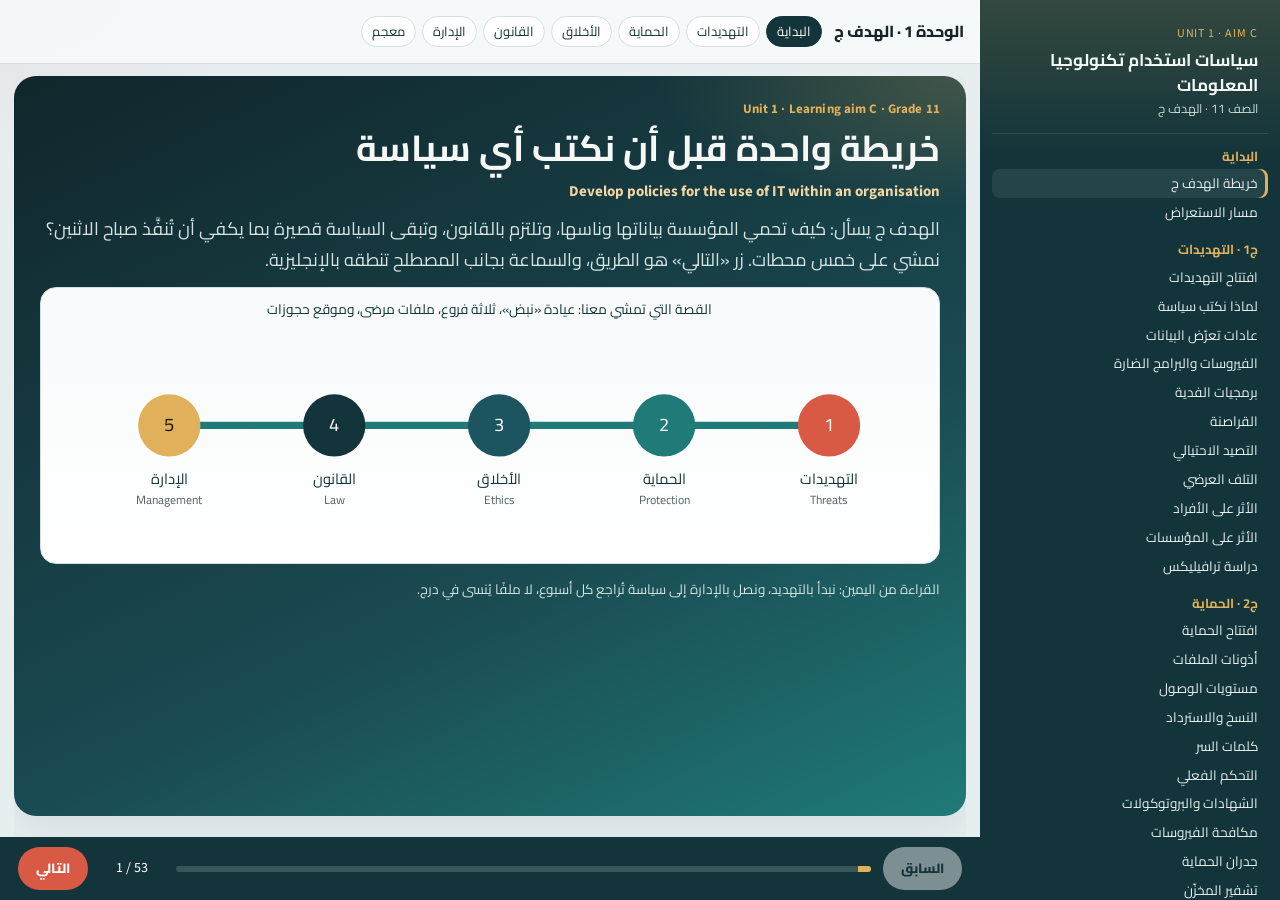
==== index.html @ 705d51c0 "Add the Unit 1 Aim C classroom presentation so the policy lesson can be taught slide by slide." ====
<!DOCTYPE html>
<html lang="ar" dir="rtl">
<head>
  <meta charset="UTF-8">
  <meta name="viewport" content="width=device-width, initial-scale=1">
  <title>الهدف ج | سياسات استخدام تكنولوجيا المعلومات</title>
  <link rel="preconnect" href="https://fonts.googleapis.com">
  <link rel="preconnect" href="https://fonts.gstatic.com" crossorigin>
  <link href="https://fonts.googleapis.com/css2?family=Cairo:wght@400;600;700;800&family=Source+Sans+3:wght@500;600;700&display=swap" rel="stylesheet">
  <link rel="stylesheet" href="styles.css">
</head>
<body data-page="home" data-next="c1.html">
<div class="app">
  <aside class="side" id="side"></aside>
  <div class="main">
    <header class="bar">
      <button class="menu-btn" id="btnMenu" type="button">الأقسام</button>
      <a href="index.html">الوحدة 1 · الهدف ج</a>
      <nav class="quick">
        <a href="index.html" aria-current="page">البداية</a>
        <a href="c1.html">التهديدات</a>
        <a href="c2.html">الحماية</a>
        <a href="c3.html">الأخلاق</a>
        <a href="c4.html">القانون</a>
        <a href="c5.html">الإدارة</a>
        <a href="glossary.html">معجم</a>
      </nav>
    </header>
    <div class="deck">

      <section class="slide hero" id="home">
        <p class="kicker">Unit 1 · Learning aim C · Grade 11</p>
        <h1>خريطة واحدة قبل أن نكتب أي سياسة</h1>
        <p class="en-title">Develop policies for the use of IT within an organisation</p>
        <p class="lead">الهدف ج يسأل: كيف تحمي المؤسسة بياناتها وناسها، وتلتزم بالقانون، وتبقى السياسة قصيرة بما يكفي أن تُنفَّذ صباح الاثنين؟ نمشي على خمس محطات. زر «التالي» هو الطريق، والسماعة بجانب المصطلح تنطقه بالإنجليزية.</p>
        <svg class="diagram" viewBox="0 0 980 300" role="img" aria-label="مسار من خمس محطات: التهديدات ثم الحماية ثم الأخلاق ثم القانون ثم الإدارة">
          <path d="M860 150 H130" fill="none" stroke="#1f7a78" stroke-width="8" stroke-linecap="round"/>
          <polygon points="118,150 142,138 142,162" fill="#d85a45"/>
          <g>
            <circle cx="860" cy="150" r="34" fill="#d85a45"/>
            <text x="860" y="156" text-anchor="middle" fill="#fff" font-size="20">1</text>
            <text x="860" y="214" text-anchor="middle" fill="#12343a" font-size="16">التهديدات</text>
            <text class="ltr" x="860" y="236" text-anchor="middle" fill="#52636c" font-size="13">Threats</text>
          </g>
          <g>
            <circle cx="680" cy="150" r="34" fill="#1f7a78"/>
            <text x="680" y="156" text-anchor="middle" fill="#fff" font-size="20">2</text>
            <text x="680" y="214" text-anchor="middle" fill="#12343a" font-size="16">الحماية</text>
            <text class="ltr" x="680" y="236" text-anchor="middle" fill="#52636c" font-size="13">Protection</text>
          </g>
          <g>
            <circle cx="500" cy="150" r="34" fill="#1c5460"/>
            <text x="500" y="156" text-anchor="middle" fill="#fff" font-size="20">3</text>
            <text x="500" y="214" text-anchor="middle" fill="#12343a" font-size="16">الأخلاق</text>
            <text class="ltr" x="500" y="236" text-anchor="middle" fill="#52636c" font-size="13">Ethics</text>
          </g>
          <g>
            <circle cx="320" cy="150" r="34" fill="#12343a"/>
            <text x="320" y="156" text-anchor="middle" fill="#fff" font-size="20">4</text>
            <text x="320" y="214" text-anchor="middle" fill="#12343a" font-size="16">القانون</text>
            <text class="ltr" x="320" y="236" text-anchor="middle" fill="#52636c" font-size="13">Law</text>
          </g>
          <g>
            <circle cx="140" cy="150" r="34" fill="#e0b15a"/>
            <text x="140" y="156" text-anchor="middle" fill="#1d160c" font-size="20">5</text>
            <text x="140" y="214" text-anchor="middle" fill="#12343a" font-size="16">الإدارة</text>
            <text class="ltr" x="140" y="236" text-anchor="middle" fill="#52636c" font-size="13">Management</text>
          </g>
          <text x="490" y="28" text-anchor="middle" fill="#12343a" font-size="15">القصة التي تمشي معنا: عيادة «نبض»، ثلاثة فروع، ملفات مرضى، وموقع حجوزات</text>
        </svg>
        <p class="cap" style="color:#d5e4e2">القراءة من اليمين: نبدأ بالتهديد، ونصل بالإدارة إلى سياسة تُراجع كل أسبوع، لا ملفًا يُنسى في درج.</p>
      </section>

      <section class="slide" id="route">
        <p class="kicker">Route · Learning aim C</p>
        <h2>من الخريطة إلى آخر زر</h2>
        <p class="en-title">What we will walk through, in this order</p>
        <p class="lead">في كل محطة السؤال واحد: ماذا يحدث لبيانات عيادة نبض، ومن يتأذى، وأي إجراء أو قانون يرد؟ اضغط «التالي» لتمشي بالترتيب، أو افتح محطة من البطاقات إن أردت القفز.</p>
        <div class="checks">
          <article class="card check">
            <h3><bdi class="ltr">1 · Threats</bdi></h3>
            <a href="c1.html#why-policy">لماذا تُكتب السياسة والإجراء</a>
            <a href="c1.html#habits">ست عادات بشرية شائعة</a>
            <a href="c1.html#malware">فيروس، فدية، قرصان، تصيد، تلف عرضي</a>
            <a href="c1.html#people">الأثر على الفرد ثم على المؤسسة</a>
            <a href="c1.html#travelex">ترافيليكس: من المعاملة إلى القلم والورقة</a>
          </article>
          <article class="card check">
            <h3><bdi class="ltr">2 · Protection</bdi></h3>
            <a href="c2.html#permissions">أذونات، مستويات وصول، نسخ، كلمات سر</a>
            <a href="c2.html#physical">قفل الجهاز والشهادات وبروتوكولات الأمان</a>
            <a href="c2.html#antivirus">مكافحة الفيروسات وجدار الحماية</a>
            <a href="c2.html#encrypt-store">تشفير المخزّن والمُرسَل</a>
            <a href="c2.html#protect-choice">أي تهديد يقابله أي إجراء</a>
          </article>
          <article class="card check">
            <h3><bdi class="ltr">3 · Ethics and law</bdi></h3>
            <a href="c3.html#privacy">خصوصية، بيئة، فجوة، آداب، قبعات</a>
            <a href="c4.html#cma">إساءة استخدام الحاسوب وحقوق النشر</a>
            <a href="c4.html#gdpr">حماية البيانات وحقوق المستهلك</a>
            <a href="c4.html#local">قانون البلد لا قانون الكتاب وحده</a>
            <a href="c5.html#policy-map">قواعد المهنة وإدارة المؤسسة</a>
          </article>
        </div>
        <div class="grid-3">
          <article class="story">
            <span class="tag">كيف نستخدم العرض</span>
            <p>السماعة دائرة خضراء. المصطلح الإنجليزي داخلها أبيض. اضغطها مرة أثناء الشرح، ثم أكمل بالعربية.</p>
          </article>
          <article class="lab">
            <span class="tag">لوحة المفاتيح</span>
            <p>السهم الأيسر أو الأسفل = التالي. السهم الأيمن أو الأعلى = السابق. هذا يناسب جهاز العرض.</p>
          </article>
          <article class="think">
            <span class="tag">آخر المسار</span>
            <p>تمرين سيرينا يدرّب أفعال المواصفة: صف، حلل، برر، ناقش، احسب، قيّم. المعجم بعده للنطق.</p>
          </article>
        </div>
      </section>

    </div>
  </div>
</div>
<div class="toast" id="toast" role="status"></div>
<script src="app.js"></script>
</body>
</html>
---- styles.css ----
:root {
  --bg: #e7eef0;
  --ink: #17242c;
  --muted: #52636c;
  --ink-soft: #243843;
  --pine: #12343a;
  --pine-2: #1c5460;
  --sea: #1f7a78;
  --sea-soft: #e5f4f2;
  --coral: #d85a45;
  --coral-deep: #9d3b2c;
  --coral-soft: #fdecea;
  --sand: #f4efe4;
  --gold: #e0b15a;
  --line: #d5e0e4;
  --card: #fbfcfd;
  --shadow: 0 16px 36px rgba(18, 52, 58, 0.08);
  --side: 300px;
  --bar: 64px;
  --font: "Cairo", "Segoe UI", Tahoma, sans-serif;
  --en: "Source Sans 3", "Segoe UI", sans-serif;
}

* { box-sizing: border-box; }
html { height: 100%; scroll-behavior: smooth; }
body {
  margin: 0;
  height: 100%;
  overflow: hidden;
  color: var(--ink);
  font-family: var(--font);
  background:
    radial-gradient(820px 380px at 100% -12%, rgba(31, 122, 120, 0.16), transparent 55%),
    radial-gradient(640px 320px at 0% 0%, rgba(216, 90, 69, 0.08), transparent 50%),
    var(--bg);
  line-height: 1.7;
}
img, svg { max-width: 100%; }
button, input { font-family: inherit; }
a { color: var(--sea); }
:focus-visible { outline: 3px solid var(--sea); outline-offset: 2px; }
.en, .term .en, bdi, .ltr { font-family: var(--en); direction: ltr; unicode-bidi: isolate; }

.app { min-height: 100vh; }
.side {
  position: fixed;
  inset: 0 0 0 auto;
  width: var(--side);
  background:
    linear-gradient(180deg, rgba(224, 177, 90, 0.16), transparent 160px),
    var(--pine);
  color: #f3f7f6;
  overflow: auto;
  z-index: 20;
  padding: 16px 12px 28px;
}
.brand-block { padding: 8px 10px 14px; border-bottom: 1px solid rgba(255,255,255,0.1); margin-bottom: 8px; }
.brand-block a { color: inherit; text-decoration: none; }
.brand-k { color: var(--gold); font-family: var(--en); font-size: 12px; letter-spacing: 0.08em; }
.brand-block strong { display: block; font-size: 17px; line-height: 1.45; margin-top: 4px; }
.brand-block span { display: block; color: #c9d8d6; font-size: 12.5px; }
.side h2 {
  margin: 14px 10px 4px;
  font-size: 13px;
  color: var(--gold);
  font-weight: 700;
}
.side a.item {
  display: block;
  color: #e7f1f0;
  text-decoration: none;
  padding: 5px 10px;
  border-radius: 8px;
  font-size: 13.5px;
  line-height: 1.4;
}
.side a.item:hover, .side a.item.active { background: rgba(255,255,255,0.08); }
.side a.item.active { box-shadow: inset -3px 0 0 var(--gold); }

.main {
  margin-right: var(--side);
  height: 100vh;
  display: flex;
  flex-direction: column;
}
.bar {
  flex: none;
  z-index: 15;
  min-height: var(--bar);
  display: flex;
  align-items: center;
  gap: 12px;
  padding: 8px 16px;
  background: rgba(247, 250, 250, 0.94);
  border-bottom: 1px solid var(--line);
}
.bar > a { text-decoration: none; color: inherit; font-weight: 800; white-space: nowrap; }
.quick { display: flex; gap: 6px; flex-wrap: wrap; }
.quick a {
  text-decoration: none;
  color: var(--pine);
  background: #fff;
  border: 1px solid var(--line);
  border-radius: 999px;
  padding: 3px 10px;
  font-size: 13px;
}
.quick a[aria-current="page"] { background: var(--pine); color: #fff; border-color: var(--pine); }
.menu-btn { display: none; background: var(--pine); color: #fff; border: 0; border-radius: 999px; padding: 7px 12px; cursor: pointer; }

.deck {
  flex: 1;
  min-height: 0;
  width: min(1100px, calc(100% - 28px));
  margin: 12px auto 0;
  padding-bottom: 84px;
  overflow: hidden;
}
.slide {
  display: none;
  height: 100%;
  overflow: auto;
  background: var(--card);
  border: 1px solid var(--line);
  border-radius: 22px;
  padding: 22px 26px 18px;
  box-shadow: var(--shadow);
}
.slide.on { display: block; }
.slide.hero {
  background:
    radial-gradient(520px 220px at 100% 0%, rgba(224, 177, 90, 0.22), transparent 60%),
    linear-gradient(155deg, #10262b 0%, #1a4a52 62%, #1f7a78 100%);
  color: #f6f8f6;
  border: 0;
}
.slide.hero .lead, .slide.hero .muted { color: #d5e4e2; }
.slide.hero .card, .slide.hero .story, .slide.hero .def { color: var(--ink); }

.kicker {
  margin: 0 0 4px;
  color: var(--coral-deep);
  font-weight: 700;
  font-size: 13px;
  font-family: var(--en);
  letter-spacing: 0.01em;
}
.hero .kicker { color: var(--gold); }
.en-title {
  margin: -2px 0 10px;
  color: var(--pine-2);
  font-family: var(--en);
  font-weight: 700;
  font-size: 15px;
  direction: ltr;
  text-align: right;
}
.hero .en-title { color: #f0d7a4; }
h1, h2, h3 { line-height: 1.35; margin: 0 0 8px; }
h1 { font-size: 36px; }
h2 { font-size: 28px; }
h3 { font-size: 17px; }
.lead { font-size: 18px; margin: 0 0 12px; }
.muted { color: var(--muted); }
p { margin: 0 0 8px; }

.grid-2, .grid-3, .grid-4 { display: grid; gap: 12px; margin: 12px 0; }
.grid-2 { grid-template-columns: 1.12fr 0.88fr; }
.grid-3 { grid-template-columns: repeat(3, 1fr); }
.grid-4 { grid-template-columns: repeat(4, 1fr); }
.card, .impact, .story, .lab, .think, .def {
  border: 1px solid var(--line);
  border-radius: 16px;
  padding: 12px 14px;
  background: #fff;
}
.card h3, .impact h3, .story h3, .lab h3, .think h3 { font-size: 16px; }
.card ul, .impact ul, .story ul, .lab ul, .def ul { margin: 6px 0 0; padding: 0 18px 0 0; }
.card li + li, .impact li + li, .def li + li { margin-top: 4px; }
.impact.good { background: var(--sea-soft); border-color: #b7ddd6; }
.impact.risk { background: var(--coral-soft); border-color: #f3cfc8; }
.story { background: var(--sand); border-color: #eadcc4; }
.lab { background: #eef5f8; border-color: #d3e3ea; }
.think { background: #f6f3fb; border-color: #ddd4ef; }
.def { background: #f7faf8; }
.tag {
  display: inline-block;
  font-size: 12px;
  font-weight: 700;
  color: var(--coral-deep);
  background: #f8e4df;
  border-radius: 999px;
  padding: 2px 8px;
  margin-bottom: 6px;
}
.story .tag { background: #f0e2c8; color: #7a4e12; }
.lab .tag { background: #d9ebf3; color: #184e62; }
.think .tag { background: #e6def6; color: #4c3d72; }

.term {
  display: inline-flex;
  align-items: center;
  gap: 6px;
  flex-wrap: wrap;
  background: #f3f6f6;
  border: 1px solid #d5e2e0;
  border-radius: 999px;
  padding: 2px 8px 2px 4px;
  margin: 2px;
  vertical-align: middle;
}
.hero .term { background: rgba(255,255,255,0.1); border-color: rgba(255,255,255,0.18); color: #fff; }
.term .ar { font-weight: 700; }
.term .en {
  font-weight: 700;
  font-size: 13px;
  background: var(--pine);
  color: #fff;
  border-radius: 999px;
  padding: 1px 7px;
}
.hero .term .en { background: var(--gold); color: #1d160c; }
.say {
  width: 28px;
  height: 28px;
  border-radius: 50%;
  border: 0;
  background: var(--sea);
  color: #fff;
  display: inline-grid;
  place-items: center;
  cursor: pointer;
  padding: 0;
}
.say svg { width: 15px; height: 15px; display: block; }
.say.on { background: var(--coral); }
@media (prefers-reduced-motion: reduce) {
  html { scroll-behavior: auto; }
}

.table-wrap { overflow-x: auto; margin: 10px 0; }
table { width: 100%; border-collapse: collapse; font-size: 14.5px; background: #fff; }
th, td { border: 1px solid var(--line); padding: 8px 10px; text-align: right; vertical-align: top; }
th { background: var(--pine); color: #fff; font-weight: 700; }
tr:nth-child(even) td { background: #f6fafa; }

.diagram {
  width: 100%;
  height: auto;
  background: linear-gradient(180deg, #f7fbfb, #fff);
  border: 1px solid var(--line);
  border-radius: 16px;
}
.diagram text {
  font-family: "Cairo", "Segoe UI", Tahoma, sans-serif;
  direction: rtl;
  unicode-bidi: plaintext;
}
.diagram text.ltr { direction: ltr; unicode-bidi: isolate; }
.cap { margin: 6px 0 0; color: var(--muted); font-size: 13.5px; }

.steps { counter-reset: step; padding: 0; margin: 8px 0 0; list-style: none; }
.steps li {
  counter-increment: step;
  background: #fff;
  border: 1px solid var(--line);
  border-radius: 12px;
  padding: 8px 44px 8px 12px;
  margin: 0 0 8px;
  position: relative;
}
.steps li::before {
  content: counter(step);
  position: absolute;
  right: 10px;
  top: 8px;
  width: 26px;
  height: 26px;
  border-radius: 50%;
  background: var(--pine);
  color: #fff;
  display: grid;
  place-items: center;
  font-size: 13px;
}

.mail {
  background: #fff;
  border: 1px solid var(--line);
  border-radius: 16px;
  overflow: hidden;
}
.mail header {
  background: #f6f8f8;
  padding: 10px 12px;
  border-bottom: 1px solid var(--line);
  font-size: 14px;
}
.mail .body { padding: 12px; font-size: 14.5px; }
.flag {
  display: inline-block;
  background: var(--coral-soft);
  color: var(--coral-deep);
  border-radius: 8px;
  padding: 0 6px;
  font-weight: 700;
  font-size: 12px;
}

.picks, .match { display: flex; flex-wrap: wrap; gap: 8px; margin: 8px 0; }
.picks button, .match button, .reveal-btn {
  border: 1px solid #c9ddd9;
  background: #eef7f6;
  color: #14484a;
  border-radius: 12px;
  padding: 8px 12px;
  font-weight: 700;
  cursor: pointer;
  text-align: right;
}
.picks button.on, .match button.on { background: var(--pine); color: #fff; border-color: var(--pine); }
.pick-note, .match-note, .reveal {
  margin-top: 8px;
  padding: 10px 12px;
  border-radius: 12px;
  background: var(--sea-soft);
  border: 1px solid #b7ddd6;
}
.reveal p, .pick-note, .match-note { margin: 0; }

.flow { display: grid; grid-template-columns: repeat(6, 1fr); gap: 8px; margin-top: 8px; }
.flow div {
  background: #fff;
  border: 1px solid var(--line);
  border-radius: 14px;
  padding: 10px;
  min-height: 108px;
}
.flow strong { display: block; color: var(--pine); margin-bottom: 4px; }
.flow span {
  display: inline-grid;
  place-items: center;
  width: 24px;
  height: 24px;
  border-radius: 50%;
  background: var(--coral);
  color: #fff;
  font-size: 13px;
  margin-bottom: 4px;
}

.statrow { display: grid; grid-template-columns: repeat(3, 1fr); gap: 10px; }
.stat {
  background: #fff;
  border: 1px solid var(--line);
  border-radius: 16px;
  padding: 12px;
}
.stat b { display: block; font-size: 22px; color: var(--pine); line-height: 1.2; }

.meter { height: 10px; border-radius: 99px; background: #e6eeed; overflow: hidden; margin: 6px 0; }
.meter span { display: block; height: 100%; }
.meter .low { width: 28%; background: var(--coral); }
.meter .mid { width: 55%; background: var(--gold); }
.meter .high { width: 92%; background: var(--sea); }

.checks { display: grid; grid-template-columns: repeat(3, 1fr); gap: 12px; }
.check a { display: block; color: inherit; text-decoration: none; padding: 3px 0; }
.check a:hover { color: var(--sea); }

.principles { display: grid; grid-template-columns: repeat(4, 1fr); gap: 8px; }
.principles article {
  background: #fff;
  border: 1px solid var(--line);
  border-radius: 14px;
  padding: 10px;
  min-height: 92px;
}
.principles strong { display: block; color: var(--pine); }

.glossary-tools input {
  width: 100%;
  border: 1px solid var(--line);
  border-radius: 12px;
  padding: 10px 12px;
  font-size: 16px;
  margin: 8px 0 12px;
}
.gloss { display: grid; grid-template-columns: 1fr 1fr; gap: 10px; }
.gloss article {
  background: #fff;
  border: 1px solid var(--line);
  border-radius: 14px;
  padding: 12px;
}

.toast {
  display: none;
  position: fixed;
  bottom: 78px;
  left: 18px;
  background: var(--pine);
  color: #fff;
  padding: 10px 14px;
  border-radius: 12px;
  z-index: 40;
  max-width: 320px;
}

.deck-bar {
  position: fixed;
  z-index: 25;
  left: 0;
  right: var(--side);
  bottom: 0;
  display: flex;
  align-items: center;
  gap: 12px;
  padding: 10px 18px;
  background: #12343a;
  color: #fff;
}
.deck-bar button {
  font-family: inherit;
  font-weight: 800;
  border: 0;
  border-radius: 999px;
  padding: 9px 18px;
  cursor: pointer;
  background: #fff;
  color: var(--pine);
}
.deck-bar button.go { background: var(--coral); color: #fff; }
.deck-bar button:disabled { opacity: 0.45; cursor: default; }
.deck-bar .count { min-width: 4.6em; text-align: center; font-size: 14px; font-family: var(--en); direction: ltr; unicode-bidi: isolate; }
.deck-bar .track { flex: 1; height: 6px; border-radius: 99px; background: rgba(255,255,255,0.16); overflow: hidden; }
.deck-bar .track span { display: block; height: 100%; width: 0; background: var(--gold); }

@media (max-width: 980px) {
  .side { transform: translateX(105%); transition: transform 0.2s ease; }
  body.nav-open .side { transform: none; }
  .main { margin-right: 0; }
  .deck-bar { right: 0; }
  .menu-btn { display: inline-grid; place-items: center; }
  .grid-2, .grid-3, .grid-4, .checks, .gloss, .flow, .principles, .statrow { grid-template-columns: 1fr; }
  h1 { font-size: 30px; }
  .flow div { min-height: 0; }
}
@media print {
  .side, .bar, .say, .toast, .menu-btn, .deck-bar { display: none !important; }
  body { overflow: auto; height: auto; background: #fff; }
  .main { margin: 0; height: auto; display: block; }
  .deck { overflow: visible; height: auto; width: auto; padding: 0; }
  .slide, .slide.on { display: block !important; height: auto; overflow: visible; box-shadow: none; margin: 0 0 12px; }
}
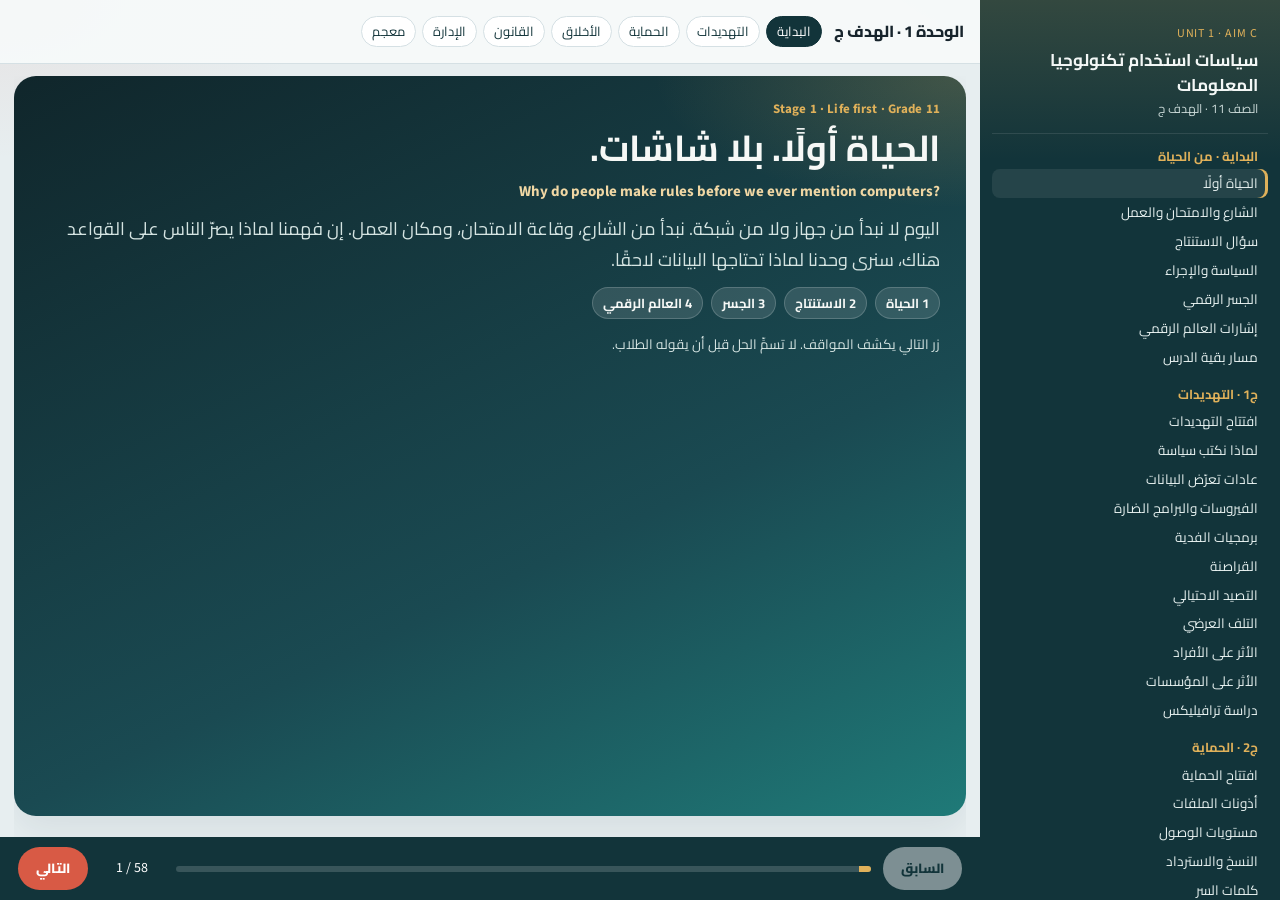
==== commit 9e72dbcf: "Open the lesson from everyday rules so students deduce why IT policies exist." ====
--- a/index.html
+++ b/index.html
@@ -29,53 +29,174 @@
     <div class="deck">
 
       <section class="slide hero" id="home">
-        <p class="kicker">Unit 1 · Learning aim C · Grade 11</p>
-        <h1>خريطة واحدة قبل أن نكتب أي سياسة</h1>
-        <p class="en-title">Develop policies for the use of IT within an organisation</p>
-        <p class="lead">الهدف ج يسأل: كيف تحمي المؤسسة بياناتها وناسها، وتلتزم بالقانون، وتبقى السياسة قصيرة بما يكفي أن تُنفَّذ صباح الاثنين؟ نمشي على خمس محطات. زر «التالي» هو الطريق، والسماعة بجانب المصطلح تنطقه بالإنجليزية.</p>
-        <svg class="diagram" viewBox="0 0 980 300" role="img" aria-label="مسار من خمس محطات: التهديدات ثم الحماية ثم الأخلاق ثم القانون ثم الإدارة">
-          <path d="M860 150 H130" fill="none" stroke="#1f7a78" stroke-width="8" stroke-linecap="round"/>
-          <polygon points="118,150 142,138 142,162" fill="#d85a45"/>
-          <g>
-            <circle cx="860" cy="150" r="34" fill="#d85a45"/>
-            <text x="860" y="156" text-anchor="middle" fill="#fff" font-size="20">1</text>
-            <text x="860" y="214" text-anchor="middle" fill="#12343a" font-size="16">التهديدات</text>
-            <text class="ltr" x="860" y="236" text-anchor="middle" fill="#52636c" font-size="13">Threats</text>
-          </g>
-          <g>
-            <circle cx="680" cy="150" r="34" fill="#1f7a78"/>
-            <text x="680" y="156" text-anchor="middle" fill="#fff" font-size="20">2</text>
-            <text x="680" y="214" text-anchor="middle" fill="#12343a" font-size="16">الحماية</text>
-            <text class="ltr" x="680" y="236" text-anchor="middle" fill="#52636c" font-size="13">Protection</text>
-          </g>
-          <g>
-            <circle cx="500" cy="150" r="34" fill="#1c5460"/>
-            <text x="500" y="156" text-anchor="middle" fill="#fff" font-size="20">3</text>
-            <text x="500" y="214" text-anchor="middle" fill="#12343a" font-size="16">الأخلاق</text>
-            <text class="ltr" x="500" y="236" text-anchor="middle" fill="#52636c" font-size="13">Ethics</text>
-          </g>
-          <g>
-            <circle cx="320" cy="150" r="34" fill="#12343a"/>
-            <text x="320" y="156" text-anchor="middle" fill="#fff" font-size="20">4</text>
-            <text x="320" y="214" text-anchor="middle" fill="#12343a" font-size="16">القانون</text>
-            <text class="ltr" x="320" y="236" text-anchor="middle" fill="#52636c" font-size="13">Law</text>
-          </g>
-          <g>
-            <circle cx="140" cy="150" r="34" fill="#e0b15a"/>
-            <text x="140" y="156" text-anchor="middle" fill="#1d160c" font-size="20">5</text>
-            <text x="140" y="214" text-anchor="middle" fill="#12343a" font-size="16">الإدارة</text>
-            <text class="ltr" x="140" y="236" text-anchor="middle" fill="#52636c" font-size="13">Management</text>
-          </g>
-          <text x="490" y="28" text-anchor="middle" fill="#12343a" font-size="15">القصة التي تمشي معنا: عيادة «نبض»، ثلاثة فروع، ملفات مرضى، وموقع حجوزات</text>
-        </svg>
-        <p class="cap" style="color:#d5e4e2">القراءة من اليمين: نبدأ بالتهديد، ونصل بالإدارة إلى سياسة تُراجع كل أسبوع، لا ملفًا يُنسى في درج.</p>
+        <p class="kicker">Stage 1 · Life first · Grade 11</p>
+        <h1>الحياة أولًا. بلا شاشات.</h1>
+        <p class="en-title">Why do people make rules before we ever mention computers?</p>
+        <p class="lead">اليوم لا نبدأ من جهاز ولا من شبكة. نبدأ من الشارع، وقاعة الامتحان، ومكان العمل. إن فهمنا لماذا يصرّ الناس على القواعد هناك، سنرى وحدنا لماذا تحتاجها البيانات لاحقًا.</p>
+        <div class="stages">
+          <span>1 الحياة</span>
+          <span>2 الاستنتاج</span>
+          <span>3 الجسر</span>
+          <span>4 العالم الرقمي</span>
+        </div>
+        <p class="cap" style="color:#d5e4e2">زر التالي يكشف المواقف. لا تسمِّ الحل قبل أن يقوله الطلاب.</p>
+      </section>
+
+      <section class="slide" id="scenes">
+        <p class="kicker">Stage 1 · The real-world mystery</p>
+        <h2>ثلاثة أماكن. ألغِ القاعدة وانظر ماذا يبقى</h2>
+        <p class="en-title">Streets, exams, and work — with the rules removed</p>
+        <div class="grid-3">
+          <article class="scene street">
+            <svg class="art" viewBox="0 0 320 132" role="img" aria-label="تقاطع وإشارته مطفأة وسيارتان تقتربان من النقطة نفسها">
+              <rect width="320" height="132" fill="#f7f3ee"/>
+              <rect x="138" y="0" width="44" height="132" fill="#d9d3c8"/>
+              <rect x="0" y="44" width="320" height="44" fill="#d9d3c8"/>
+              <circle cx="118" cy="28" r="8" fill="#b9b3a8"/>
+              <circle cx="118" cy="48" r="8" fill="#b9b3a8"/>
+              <circle cx="118" cy="68" r="8" fill="#b9b3a8"/>
+              <rect x="36" y="58" width="46" height="22" rx="5" fill="#d85a45"/>
+              <rect x="230" y="52" width="46" height="22" rx="5" fill="#1c5460"/>
+              <path d="M82 69 H150" stroke="#9d3b2c" stroke-width="2"/>
+              <path d="M230 63 H176" stroke="#12343a" stroke-width="2"/>
+              <text x="160" y="118" text-anchor="middle" fill="#9d3b2c" font-size="13">الإشارة مطفأة</text>
+            </svg>
+            <div class="body">
+              <span class="kind life">واقع · شارع</span>
+              <h3>قانون السير والإشارة</h3>
+              <p>ماذا يحدث إن أُلغيت الإشارة وقوانين المرور معًا؟ كل سائق يختار لحظته. التقاطع يمتلئ، والصدمة تصير متوقعة، والطريق الذي خُلق ليوصل الناس يتحول إلى مكان نتوقف فيه.</p>
+            </div>
+          </article>
+          <article class="scene exam">
+            <svg class="art" viewBox="0 0 320 132" role="img" aria-label="مقاعد امتحان وأوراق متشابهة بلا مراقب">
+              <rect width="320" height="132" fill="#eef3f5"/>
+              <rect x="40" y="36" width="70" height="46" rx="6" fill="#fff" stroke="#1c5460"/>
+              <rect x="125" y="36" width="70" height="46" rx="6" fill="#fff" stroke="#1c5460"/>
+              <rect x="210" y="36" width="70" height="46" rx="6" fill="#fff" stroke="#1c5460"/>
+              <path d="M110 58 H125" stroke="#d85a45" stroke-width="2" stroke-dasharray="3 3"/>
+              <path d="M195 58 H210" stroke="#d85a45" stroke-width="2" stroke-dasharray="3 3"/>
+              <text x="160" y="112" text-anchor="middle" fill="#1c5460" font-size="13">بلا مراقب وبلا زمن</text>
+            </svg>
+            <div class="body">
+              <span class="kind life">واقع · مدرسة</span>
+              <h3>قاعة الامتحان</h3>
+              <p>ماذا يحدث إن صارت القاعة بلا قواعد ولا إشراف؟ الغش يسهل، والدرجة لا تميز من ذاكر، والجهد يضيع لأن النتيجة لم تعد تقول الحقيقة.</p>
+            </div>
+          </article>
+          <article class="scene work">
+            <svg class="art" viewBox="0 0 320 132" role="img" aria-label="عقد عمل بجانب أدوات ورشة">
+              <rect width="320" height="132" fill="#f8f4ea"/>
+              <rect x="48" y="28" width="92" height="78" rx="8" fill="#fff" stroke="#c4923a"/>
+              <path d="M64 50 H124 M64 66 H124 M64 82 H104" stroke="#c4923a" stroke-width="2"/>
+              <rect x="170" y="48" width="92" height="28" rx="6" fill="#12343a"/>
+              <text x="216" y="67" text-anchor="middle" fill="#fff" font-size="13">أجر · وقت · أمان</text>
+              <text x="160" y="122" text-anchor="middle" fill="#7a4e12" font-size="13">من يحمي الطرفين؟</text>
+            </svg>
+            <div class="body">
+              <span class="kind life">واقع · عمل</span>
+              <h3>العقد وقانون العمل</h3>
+              <p>لماذا تكتب الشركات عقدًا، ولماذا يوجد قانون للعمل؟ حتى لا يبقى الأجر وعدًا، ولا الساعة بلا حد، ولا الإصابة في الورشة بلا جهة تتحملها.</p>
+            </div>
+          </article>
+        </div>
+      </section>
+
+      <section class="slide" id="deduce">
+        <p class="kicker">Stage 1 · Student deduction</p>
+        <h2>لماذا تصرّ المجتمعات على القواعد في كل مكان؟</h2>
+        <p class="en-title">Let the class say it before the slide does</p>
+        <article class="think">
+          <span class="kind deduce">استنتاج الطلاب</span>
+          <p>الشارع بلا إشارة، والامتحان بلا إشراف، والعمل بلا عقد. ما المشترك الذي تخاف منه هذه الأماكن الثلاثة؟ أعطِ الصف دقيقة قبل أن تفتح الإجابة.</p>
+          <button class="reveal-btn" type="button" data-label="أظهر ما يجمع المواقف">أظهر ما يجمع المواقف</button>
+          <div class="reveal" hidden>
+            <p>القاعدة هنا درع، لا زينة. الناس يضعونها لتحمي، وترتّب، وتجعل الناتج عادلًا، وتمنع أن ينهار المكان حين يتصرف كل شخص وحده. الشارع ينهار بالصدمة، والامتحان ينهار بالكذب، والعمل ينهار إن ضاع الحق.</p>
+          </div>
+        </article>
+      </section>
+
+      <section class="slide" id="concept">
+        <p class="kicker">Stage 2 · Decoding the concept</p>
+        <h2>القاعدة درع: تحمي، ترتّب، وتعدل، وتمنع الانهيار</h2>
+        <p class="en-title">A policy is a shield, and a procedure is how you hold it</p>
+        <div class="shields">
+          <div>حماية</div>
+          <div>تنظيم</div>
+          <div>عدل</div>
+          <div>منع الانهيار</div>
+        </div>
+        <div class="grid-2">
+          <article class="card">
+            <span class="kind deduce">القاعدة</span>
+            <h3><span class="t" data-en="Policy" data-say="Policy">سياسة</span></h3>
+            <p>هي القاعدة والغاية. في الشارع: الأحمر يعني التوقف. في الامتحان: الدرجة تصف عملك أنت. في الورشة: الأجر مقابل عمل معلوم، في ساعات معلومة.</p>
+          </article>
+          <article class="def">
+            <span class="kind deduce">الخطوات</span>
+            <h3><span class="t" data-en="Procedure" data-say="Procedure">إجراء</span></h3>
+            <p>هو التنفيذ خطوة بخطوة. عند الإشارة: خفف، قف عند الخط، انظر، تحرك حين تخضر. في الامتحان: اجلس في مقعدك، أغلق الهاتف، سلّم الورقة عند الزمن. في العمل: وقّع، سجّل الحضور، أبلغ عن الخطر، استلم الأجر في موعده.</p>
+          </article>
+        </div>
+        <p class="cap">سياسة بلا إجراء جملة على الجدار. إجراء بلا سياسة خطوات لا نعرف لماذا نؤديها.</p>
+      </section>
+
+      <section class="slide hero" id="bridge">
+        <p class="kicker">Stage 3 · The bridge</p>
+        <h1>وإن كان المكان جهازًا وبيانات؟</h1>
+        <p class="en-title">The same logic crosses into the digital world</p>
+        <p class="lead">رأينا أن الشارع والمدرسة ومكان العمل لا يعيشون بلا سياسة. السؤال الآن: ماذا عن أجهزتنا، وهواتفنا، وبياناتنا، وشبكات المؤسسة؟</p>
+        <div class="grid-3">
+          <article class="card"><h3>الشارع</h3><p>من يتحرك، ومتى يقف، حتى لا يصطدم أحد.</p></article>
+          <article class="card"><h3>القاعة والورشة</h3><p>من يُحسب عمله، ومن يأخذ حقه، حتى لا تضيع العدالة.</p></article>
+          <article class="card"><h3>الجهاز والشبكة</h3><p>من يدخل، ماذا يرى، وماذا يبقى إن تعطلت الإشارة الرقمية.</p></article>
+        </div>
+        <p class="cap" style="color:#d5e4e2">المنطق لم يتغير. الذي تغير هو مكان الحركة: من التقاطع إلى الملف والحساب.</p>
+      </section>
+
+      <section class="slide" id="digital">
+        <p class="kicker">Stage 4 · IT realities and consequences</p>
+        <h2>إشارات العالم الرقمي حين تنطفئ</h2>
+        <p class="en-title">Digital chaos follows the same pattern as a street without lights</p>
+        <div class="grid-2">
+          <article class="scene street">
+            <div class="body">
+              <span class="kind digital">مثل تقاطع انطفأ</span>
+              <h3>ترافيليكس، رأس سنة 2019</h3>
+              <p>شركة عملات تعمل أنظمتها عبر العالم. بعد الهجوم أُطفئت الأنظمة، ورجع العمل إلى القلم والورق، وأُغلقت المواقع لحماية بيانات العملاء. الإشارة الرقمية انطفأت، فتوقف الطريق.</p>
+            </div>
+          </article>
+          <article class="scene work">
+            <div class="body">
+              <span class="kind digital">مثل طريق أُغلق حتى يُدفع</span>
+              <h3>برمجية الفدية</h3>
+              <p>الملفات تُقفَل ويُطلب مال لفتحها. النسخة التي تعيش على الجهاز نفسه تُقفل معه. هذا انهيار عمل، لا عطل شاشة فقط.</p>
+            </div>
+          </article>
+          <article class="scene exam">
+            <div class="body">
+              <span class="kind digital">مثل باب بلا قفل</span>
+              <h3>كلمة سر ضعيفة، أو جهاز متروك مفتوحًا</h3>
+              <p>كلمة قصيرة أو مشتركة بين الحسابات، وشاشة تبقى على البيانات في الاستراحة. من يمر يأخذ ما كان يجب أن تحميه القاعدة.</p>
+            </div>
+          </article>
+          <article class="def">
+            <span class="kind bridge">الإشارات الرقمية</span>
+            <h3>أدوات الحماية هي قانون السير هنا</h3>
+            <p>جدار الحماية يقرر ماذا يقف وماذا يمر. مكافحة الفيروسات تفحص ما دخل إلى الجهاز. مستويات الوصول تحدد من يحق له السير في هذا المسار. التفاصيل نفتحها بعد هذه الخريطة، بالترتيب.</p>
+          </article>
+        </div>
+        <div class="lights">
+          <article><strong>جدار الحماية</strong>إشارة التقاطع: دخول وخروج.</article>
+          <article><strong>مكافحة الفيروسات</strong>فحص على الطريق قبل أن ينتشر الضرر.</article>
+          <article><strong>مستوى الوصول</strong>من يحمل حق القيادة في هذا الشارع.</article>
+        </div>
       </section>
 
       <section class="slide" id="route">
-        <p class="kicker">Route · Learning aim C</p>
-        <h2>من الخريطة إلى آخر زر</h2>
+        <p class="kicker">After the bridge · Learning aim C</p>
+        <h2>الاستنتاج صار في اليد. هذه تفاصيله</h2>
         <p class="en-title">What we will walk through, in this order</p>
-        <p class="lead">في كل محطة السؤال واحد: ماذا يحدث لبيانات عيادة نبض، ومن يتأذى، وأي إجراء أو قانون يرد؟ اضغط «التالي» لتمشي بالترتيب، أو افتح محطة من البطاقات إن أردت القفز.</p>
+        <p class="lead">الشارع أعطانا معنى السياسة. من هنا نطبّقه على عيادة نبض: ما التهديد، من يتأذى، وأي إجراء أو قانون يرد. التالي يكمل بالترتيب، والبطاقات تقفز إلى محطة.</p>
         <div class="checks">
           <article class="card check">
             <h3><bdi class="ltr">1 · Threats</bdi></h3>
--- a/styles.css
+++ b/styles.css
@@ -193,6 +193,64 @@
   padding: 2px 8px;
   margin-bottom: 6px;
 }
+.stages { display: flex; gap: 8px; flex-wrap: wrap; margin: 8px 0 14px; }
+.stages span {
+  background: rgba(255,255,255,0.12);
+  border: 1px solid rgba(255,255,255,0.18);
+  color: #f6f8f6;
+  border-radius: 999px;
+  padding: 4px 10px;
+  font-size: 13px;
+  font-weight: 700;
+}
+.slide:not(.hero) .stages span {
+  background: #fff;
+  border-color: var(--line);
+  color: var(--pine);
+}
+.scene {
+  background: #fff;
+  border: 1px solid var(--line);
+  border-radius: 18px;
+  overflow: hidden;
+  min-height: 100%;
+}
+.scene .art { display: block; width: 100%; height: 132px; }
+.scene .body { padding: 12px 14px 14px; }
+.scene h3 { margin-top: 4px; }
+.scene.street { border-top: 4px solid #d85a45; }
+.scene.exam { border-top: 4px solid #1c5460; }
+.scene.work { border-top: 4px solid #c4923a; }
+.kind {
+  display: inline-block;
+  font-size: 12px;
+  font-weight: 800;
+  border-radius: 999px;
+  padding: 2px 8px;
+  margin-bottom: 6px;
+}
+.kind.life { background: #f8e4df; color: #9d3b2c; }
+.kind.deduce { background: #e6def6; color: #4c3d72; }
+.kind.bridge { background: #e5f4f2; color: #0f6e6c; }
+.kind.digital { background: #e7eef3; color: #12343a; }
+.shields { display: grid; grid-template-columns: repeat(4, 1fr); gap: 8px; margin: 10px 0; }
+.shields div {
+  background: #fff;
+  border: 1px solid var(--line);
+  border-radius: 14px;
+  padding: 10px;
+  text-align: center;
+  font-weight: 800;
+  color: var(--pine);
+}
+.lights { display: grid; grid-template-columns: repeat(3, 1fr); gap: 10px; }
+.lights article {
+  background: #12343a;
+  color: #f6f8f6;
+  border-radius: 16px;
+  padding: 12px;
+}
+.lights strong { display: block; color: var(--gold); margin-bottom: 4px; }
 .story .tag { background: #f0e2c8; color: #7a4e12; }
 .lab .tag { background: #d9ebf3; color: #184e62; }
 .think .tag { background: #e6def6; color: #4c3d72; }
@@ -442,7 +500,7 @@
   .main { margin-right: 0; }
   .deck-bar { right: 0; }
   .menu-btn { display: inline-grid; place-items: center; }
-  .grid-2, .grid-3, .grid-4, .checks, .gloss, .flow, .principles, .statrow { grid-template-columns: 1fr; }
+  .grid-2, .grid-3, .grid-4, .checks, .gloss, .flow, .principles, .statrow, .shields, .lights { grid-template-columns: 1fr; }
   h1 { font-size: 30px; }
   .flow div { min-height: 0; }
 }
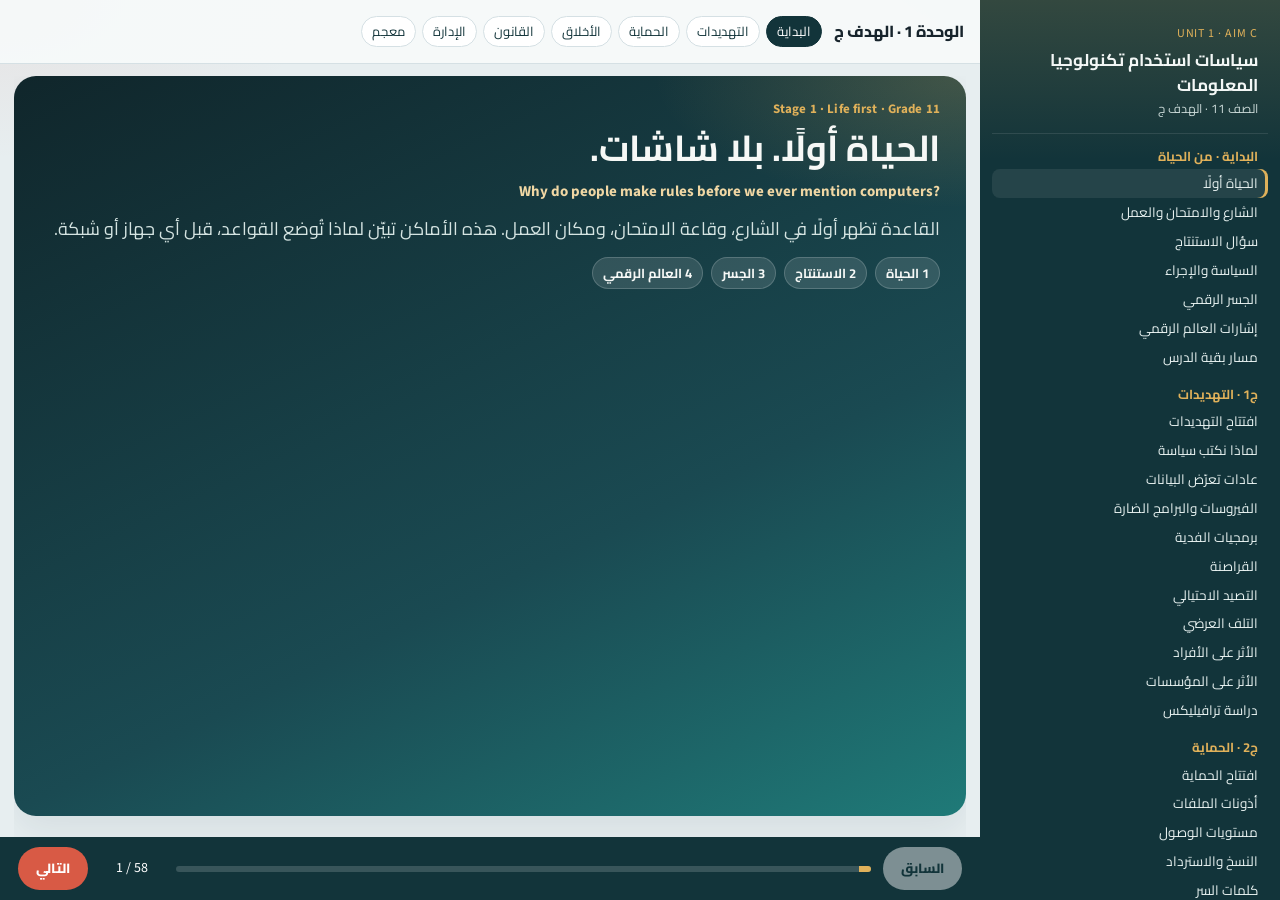
==== commit 358c8ee3: "Rewrite the slides as narration and add five discussion questions on the three places." ====
--- a/index.html
+++ b/index.html
@@ -32,14 +32,13 @@
         <p class="kicker">Stage 1 · Life first · Grade 11</p>
         <h1>الحياة أولًا. بلا شاشات.</h1>
         <p class="en-title">Why do people make rules before we ever mention computers?</p>
-        <p class="lead">اليوم لا نبدأ من جهاز ولا من شبكة. نبدأ من الشارع، وقاعة الامتحان، ومكان العمل. إن فهمنا لماذا يصرّ الناس على القواعد هناك، سنرى وحدنا لماذا تحتاجها البيانات لاحقًا.</p>
+        <p class="lead">القاعدة تظهر أولًا في الشارع، وقاعة الامتحان، ومكان العمل. هذه الأماكن تبيّن لماذا تُوضع القواعد، قبل أي جهاز أو شبكة.</p>
         <div class="stages">
           <span>1 الحياة</span>
           <span>2 الاستنتاج</span>
           <span>3 الجسر</span>
           <span>4 العالم الرقمي</span>
         </div>
-        <p class="cap" style="color:#d5e4e2">زر التالي يكشف المواقف. لا تسمِّ الحل قبل أن يقوله الطلاب.</p>
       </section>
 
       <section class="slide" id="scenes">
@@ -64,7 +63,7 @@
             <div class="body">
               <span class="kind life">واقع · شارع</span>
               <h3>قانون السير والإشارة</h3>
-              <p>ماذا يحدث إن أُلغيت الإشارة وقوانين المرور معًا؟ كل سائق يختار لحظته. التقاطع يمتلئ، والصدمة تصير متوقعة، والطريق الذي خُلق ليوصل الناس يتحول إلى مكان نتوقف فيه.</p>
+              <p>الإشارة مطفأة، وقانون السير غائب. كل سائق يمضي في اللحظة التي يختارها.</p>
             </div>
           </article>
           <article class="scene exam">
@@ -80,7 +79,7 @@
             <div class="body">
               <span class="kind life">واقع · مدرسة</span>
               <h3>قاعة الامتحان</h3>
-              <p>ماذا يحدث إن صارت القاعة بلا قواعد ولا إشراف؟ الغش يسهل، والدرجة لا تميز من ذاكر، والجهد يضيع لأن النتيجة لم تعد تقول الحقيقة.</p>
+              <p>لا مراقب، ولا زمن. الورقة مفتوحة بين المقاعد.</p>
             </div>
           </article>
           <article class="scene work">
@@ -95,23 +94,27 @@
             <div class="body">
               <span class="kind life">واقع · عمل</span>
               <h3>العقد وقانون العمل</h3>
-              <p>لماذا تكتب الشركات عقدًا، ولماذا يوجد قانون للعمل؟ حتى لا يبقى الأجر وعدًا، ولا الساعة بلا حد، ولا الإصابة في الورشة بلا جهة تتحملها.</p>
-            </div>
-          </article>
-        </div>
+              <p>لا عقد، ولا قانون. الأجر والساعة والأمان بلا نص يثبتهما.</p>
+            </div>
+          </article>
+        </div>
+        <ol class="qs">
+          <li>ماذا يحدث في التقاطع حين تُطفأ الإشارة ويُلغى قانون السير معًا؟</li>
+          <li>من يدفع الثمن هناك: من أسرع وحده، أم كل من كان على الطريق؟</li>
+          <li>ماذا يبقى من معنى الدرجة إذا غاب المراقب والزمن من قاعة الامتحان؟</li>
+          <li>لماذا يُكتب عقد ويوجد قانون للعمل، إن كان الوعد الشفهي ممكنًا بين الطرفين؟</li>
+          <li>ما الذي تحميه القاعدة في الشارع والمدرسة والعمل، حتى قبل الوصول إلى أي جهاز؟</li>
+        </ol>
       </section>
 
       <section class="slide" id="deduce">
-        <p class="kicker">Stage 1 · Student deduction</p>
+        <p class="kicker">Stage 1 · What the three places share</p>
         <h2>لماذا تصرّ المجتمعات على القواعد في كل مكان؟</h2>
-        <p class="en-title">Let the class say it before the slide does</p>
+        <p class="en-title">What the street, the exam hall, and the workplace share</p>
         <article class="think">
-          <span class="kind deduce">استنتاج الطلاب</span>
-          <p>الشارع بلا إشارة، والامتحان بلا إشراف، والعمل بلا عقد. ما المشترك الذي تخاف منه هذه الأماكن الثلاثة؟ أعطِ الصف دقيقة قبل أن تفتح الإجابة.</p>
-          <button class="reveal-btn" type="button" data-label="أظهر ما يجمع المواقف">أظهر ما يجمع المواقف</button>
-          <div class="reveal" hidden>
-            <p>القاعدة هنا درع، لا زينة. الناس يضعونها لتحمي، وترتّب، وتجعل الناتج عادلًا، وتمنع أن ينهار المكان حين يتصرف كل شخص وحده. الشارع ينهار بالصدمة، والامتحان ينهار بالكذب، والعمل ينهار إن ضاع الحق.</p>
-          </div>
+          <span class="kind deduce">المشترك</span>
+          <p>الشارع بلا إشارة، والامتحان بلا إشراف، والعمل بلا عقد. ثلاثة أماكن مختلفة يخيفها الغياب نفسه: الحركة تصطدم، والدرجة تكذب، والحق يضيع.</p>
+          <p>القاعدة هنا درع. الناس يضعونها لتحمي، وترتّب، وتجعل الناتج عادلًا، وتمنع أن ينهار المكان حين يتصرف كل شخص وحده.</p>
         </article>
       </section>
 
@@ -129,12 +132,12 @@
           <article class="card">
             <span class="kind deduce">القاعدة</span>
             <h3><span class="t" data-en="Policy" data-say="Policy">سياسة</span></h3>
-            <p>هي القاعدة والغاية. في الشارع: الأحمر يعني التوقف. في الامتحان: الدرجة تصف عملك أنت. في الورشة: الأجر مقابل عمل معلوم، في ساعات معلومة.</p>
+            <p>هي القاعدة والغاية. في الشارع: الأحمر يعني التوقف. في الامتحان: الدرجة تصف عمل صاحبها. في الورشة: الأجر مقابل عمل معلوم، في ساعات معلومة.</p>
           </article>
           <article class="def">
             <span class="kind deduce">الخطوات</span>
             <h3><span class="t" data-en="Procedure" data-say="Procedure">إجراء</span></h3>
-            <p>هو التنفيذ خطوة بخطوة. عند الإشارة: خفف، قف عند الخط، انظر، تحرك حين تخضر. في الامتحان: اجلس في مقعدك، أغلق الهاتف، سلّم الورقة عند الزمن. في العمل: وقّع، سجّل الحضور، أبلغ عن الخطر، استلم الأجر في موعده.</p>
+            <p>هو التنفيذ خطوة بخطوة. عند الإشارة: تخفيف السرعة، الوقوف عند الخط، الانتظار، ثم الحركة مع الأخضر. في الامتحان: المقعد المحدد، الهاتف المغلق، وتسليم الورقة عند الزمن. في العمل: التوقيع، تسجيل الحضور، الإبلاغ عن الخطر، واستلام الأجر في موعده.</p>
           </article>
         </div>
         <p class="cap">سياسة بلا إجراء جملة على الجدار. إجراء بلا سياسة خطوات لا نعرف لماذا نؤديها.</p>
@@ -182,7 +185,7 @@
           <article class="def">
             <span class="kind bridge">الإشارات الرقمية</span>
             <h3>أدوات الحماية هي قانون السير هنا</h3>
-            <p>جدار الحماية يقرر ماذا يقف وماذا يمر. مكافحة الفيروسات تفحص ما دخل إلى الجهاز. مستويات الوصول تحدد من يحق له السير في هذا المسار. التفاصيل نفتحها بعد هذه الخريطة، بالترتيب.</p>
+            <p>جدار الحماية يقرر ماذا يقف وماذا يمر. مكافحة الفيروسات تفحص ما دخل إلى الجهاز. مستويات الوصول تحدد من يحق له السير في هذا المسار.</p>
           </article>
         </div>
         <div class="lights">
@@ -194,9 +197,9 @@
 
       <section class="slide" id="route">
         <p class="kicker">After the bridge · Learning aim C</p>
-        <h2>الاستنتاج صار في اليد. هذه تفاصيله</h2>
+        <h2>من الحياة إلى تفاصيل عيادة نبض</h2>
         <p class="en-title">What we will walk through, in this order</p>
-        <p class="lead">الشارع أعطانا معنى السياسة. من هنا نطبّقه على عيادة نبض: ما التهديد، من يتأذى، وأي إجراء أو قانون يرد. التالي يكمل بالترتيب، والبطاقات تقفز إلى محطة.</p>
+        <p class="lead">الشارع والقاعة والورشة أعطت معنى السياسة. من هنا ينتقل المعنى إلى عيادة نبض: التهديد، والأثر، والإجراء، والقانون.</p>
         <div class="checks">
           <article class="card check">
             <h3><bdi class="ltr">1 · Threats</bdi></h3>
@@ -223,20 +226,6 @@
             <a href="c5.html#policy-map">قواعد المهنة وإدارة المؤسسة</a>
           </article>
         </div>
-        <div class="grid-3">
-          <article class="story">
-            <span class="tag">كيف نستخدم العرض</span>
-            <p>السماعة دائرة خضراء. المصطلح الإنجليزي داخلها أبيض. اضغطها مرة أثناء الشرح، ثم أكمل بالعربية.</p>
-          </article>
-          <article class="lab">
-            <span class="tag">لوحة المفاتيح</span>
-            <p>السهم الأيسر أو الأسفل = التالي. السهم الأيمن أو الأعلى = السابق. هذا يناسب جهاز العرض.</p>
-          </article>
-          <article class="think">
-            <span class="tag">آخر المسار</span>
-            <p>تمرين سيرينا يدرّب أفعال المواصفة: صف، حلل، برر، ناقش، احسب، قيّم. المعجم بعده للنطق.</p>
-          </article>
-        </div>
       </section>
 
     </div>
--- a/styles.css
+++ b/styles.css
@@ -251,6 +251,13 @@
   padding: 12px;
 }
 .lights strong { display: block; color: var(--gold); margin-bottom: 4px; }
+.qs { list-style: none; margin: 12px 0 0; padding: 0; display: grid; gap: 8px; }
+.qs li {
+  background: #f6f3fb;
+  border: 1px solid #ddd4ef;
+  border-radius: 12px;
+  padding: 8px 14px;
+}
 .story .tag { background: #f0e2c8; color: #7a4e12; }
 .lab .tag { background: #d9ebf3; color: #184e62; }
 .think .tag { background: #e6def6; color: #4c3d72; }
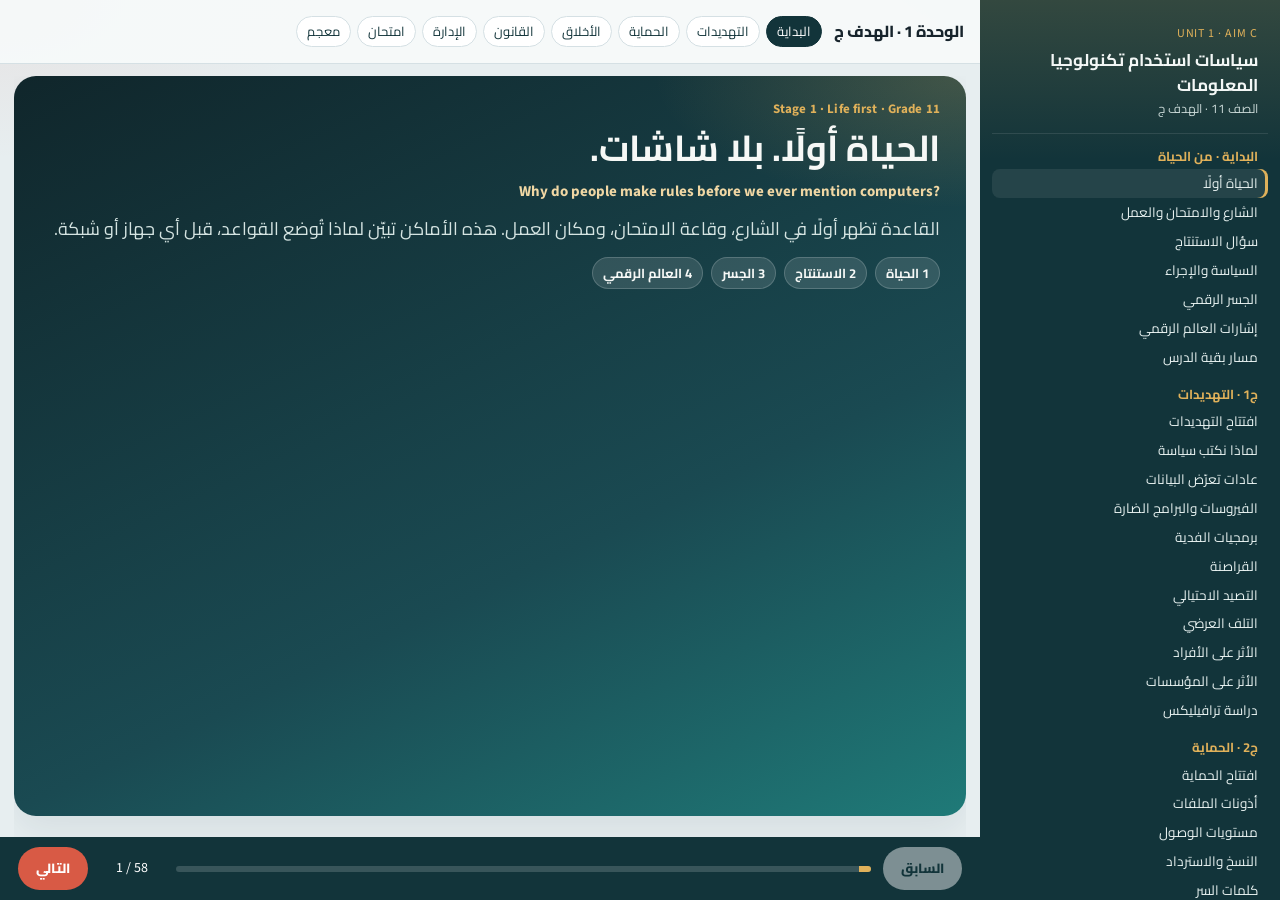
==== commit ae779890: "Add the Aim C comprehension exam and record each score in the class spreadsheet. Co-authored-by: Cur" ====
--- a/index.html
+++ b/index.html
@@ -23,6 +23,7 @@
         <a href="c3.html">الأخلاق</a>
         <a href="c4.html">القانون</a>
         <a href="c5.html">الإدارة</a>
+        <a href="امتحان-ج/index.html">امتحان</a>
         <a href="glossary.html">معجم</a>
       </nav>
     </header>
@@ -98,6 +99,12 @@
             </div>
           </article>
         </div>
+      </section>
+
+      <section class="slide" id="deduce">
+        <p class="kicker">Stage 1 · Deduction</p>
+        <h2>خمسة أسئلة قبل تسمية القاعدة</h2>
+        <p class="en-title">What do the street, the exam hall, and the workplace share?</p>
         <ol class="qs">
           <li>ماذا يحدث في التقاطع حين تُطفأ الإشارة ويُلغى قانون السير معًا؟</li>
           <li>من يدفع الثمن هناك: من أسرع وحده، أم كل من كان على الطريق؟</li>
@@ -105,17 +112,6 @@
           <li>لماذا يُكتب عقد ويوجد قانون للعمل، إن كان الوعد الشفهي ممكنًا بين الطرفين؟</li>
           <li>ما الذي تحميه القاعدة في الشارع والمدرسة والعمل، حتى قبل الوصول إلى أي جهاز؟</li>
         </ol>
-      </section>
-
-      <section class="slide" id="deduce">
-        <p class="kicker">Stage 1 · What the three places share</p>
-        <h2>لماذا تصرّ المجتمعات على القواعد في كل مكان؟</h2>
-        <p class="en-title">What the street, the exam hall, and the workplace share</p>
-        <article class="think">
-          <span class="kind deduce">المشترك</span>
-          <p>الشارع بلا إشارة، والامتحان بلا إشراف، والعمل بلا عقد. ثلاثة أماكن مختلفة يخيفها الغياب نفسه: الحركة تصطدم، والدرجة تكذب، والحق يضيع.</p>
-          <p>القاعدة هنا درع. الناس يضعونها لتحمي، وترتّب، وتجعل الناتج عادلًا، وتمنع أن ينهار المكان حين يتصرف كل شخص وحده.</p>
-        </article>
       </section>
 
       <section class="slide" id="concept">
--- a/styles.css
+++ b/styles.css
@@ -251,12 +251,32 @@
   padding: 12px;
 }
 .lights strong { display: block; color: var(--gold); margin-bottom: 4px; }
-.qs { list-style: none; margin: 12px 0 0; padding: 0; display: grid; gap: 8px; }
+.qs { margin: 14px 0 0; padding: 0; display: grid; gap: 10px; list-style: none; counter-reset: q; }
 .qs li {
+  counter-increment: q;
   background: #f6f3fb;
   border: 1px solid #ddd4ef;
-  border-radius: 12px;
-  padding: 8px 14px;
+  border-radius: 14px;
+  padding-block: 12px;
+  padding-inline: 52px 16px;
+  position: relative;
+  font-size: 18px;
+  line-height: 1.45;
+}
+.qs li::before {
+  content: counter(q);
+  position: absolute;
+  inset-inline-start: 14px;
+  top: 12px;
+  width: 26px;
+  height: 26px;
+  border-radius: 50%;
+  background: #4c3d72;
+  color: #fff;
+  font-size: 14px;
+  font-weight: 800;
+  display: grid;
+  place-items: center;
 }
 .story .tag { background: #f0e2c8; color: #7a4e12; }
 .lab .tag { background: #d9ebf3; color: #184e62; }
